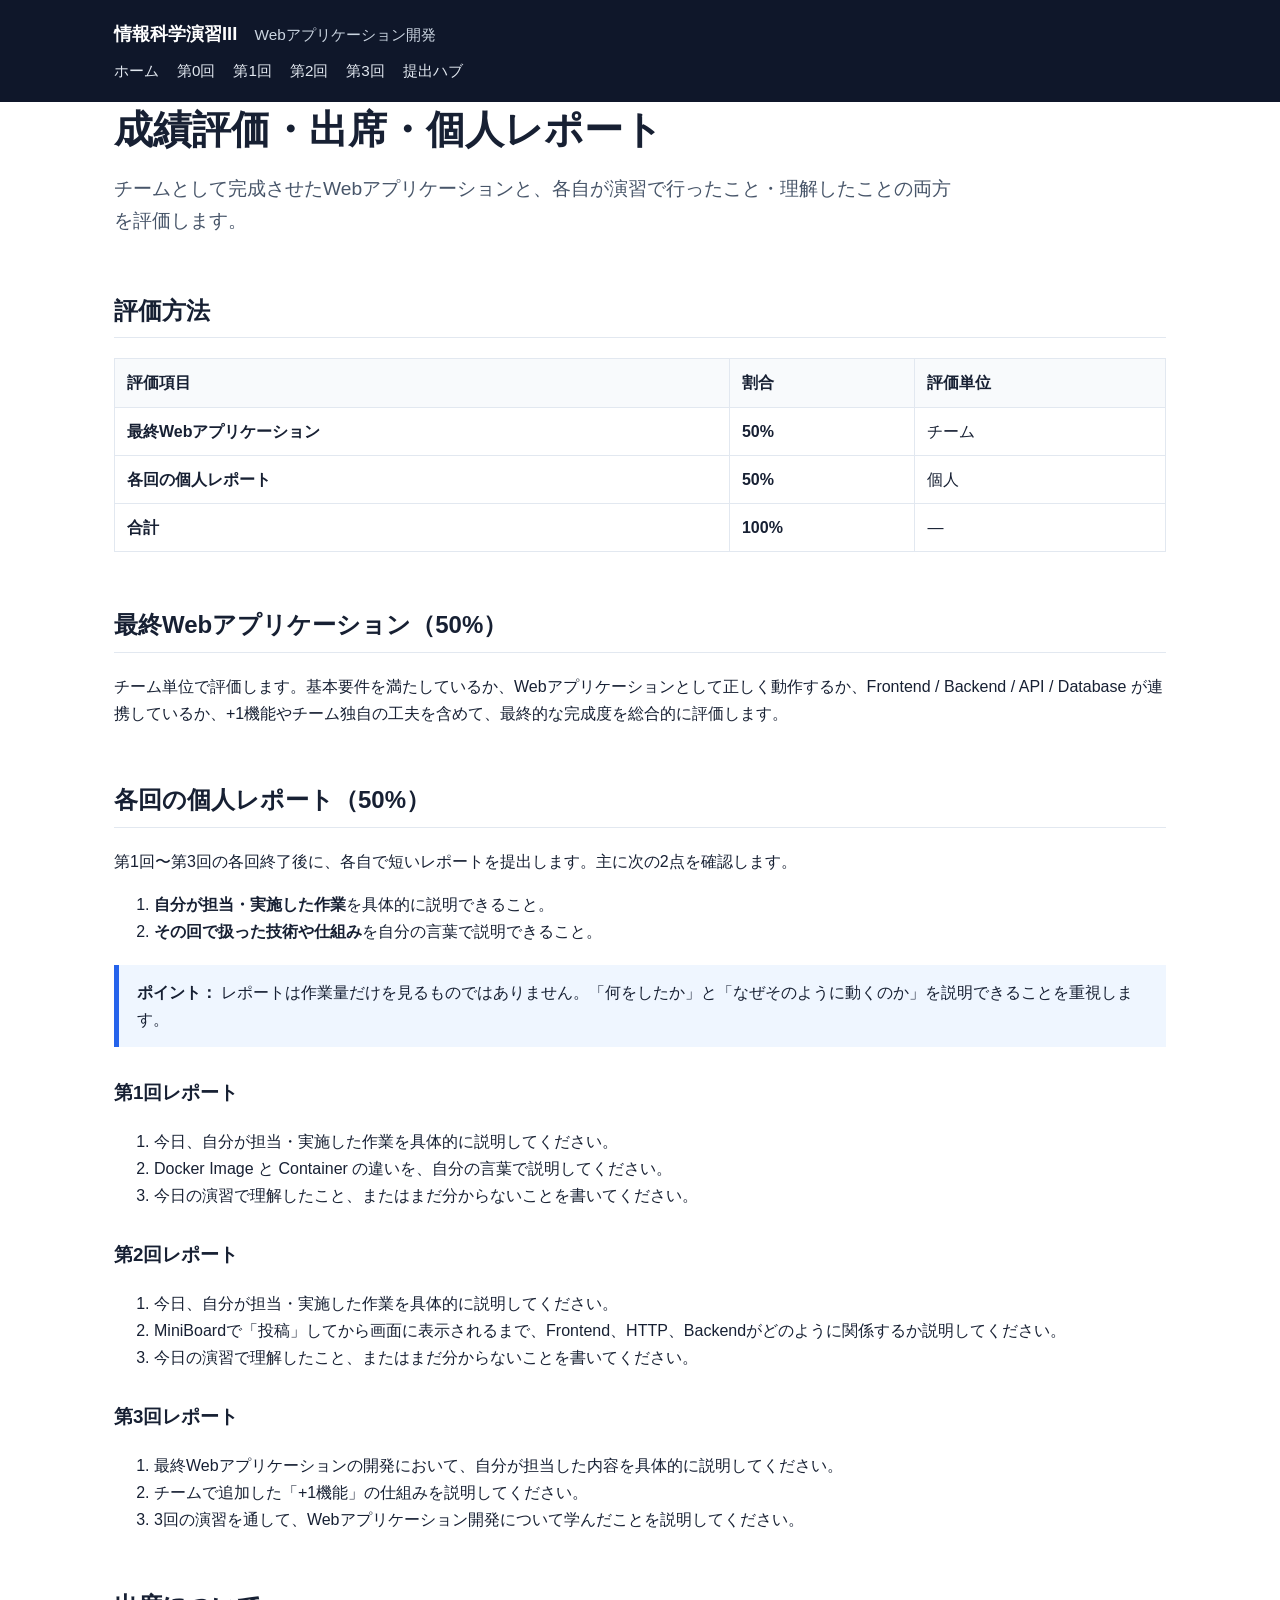
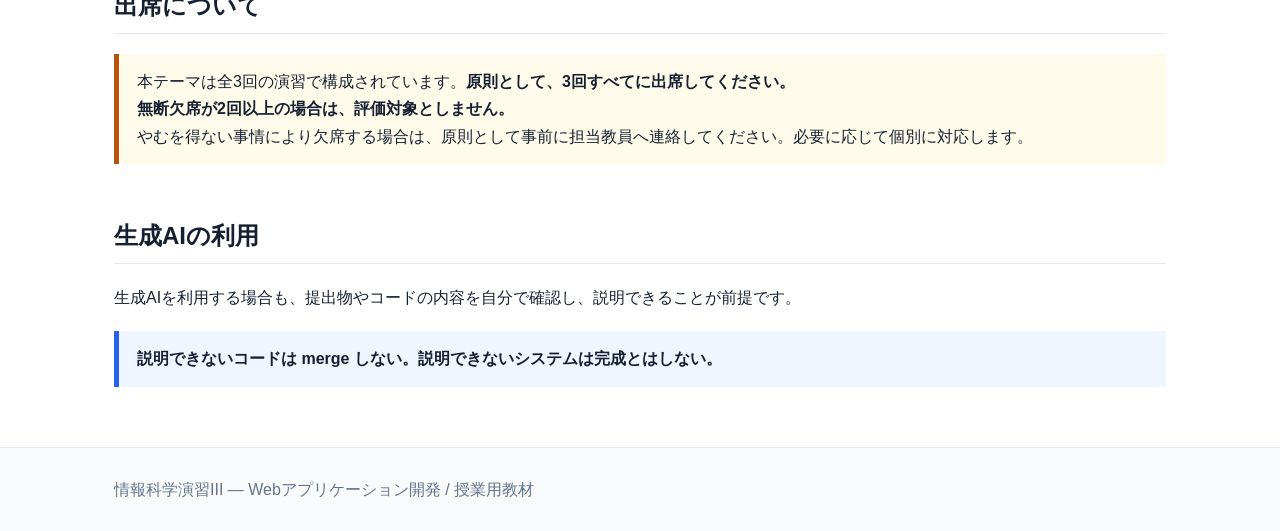
==== reference/assessment.html @ 9b307874 "Initial course website" ====
<!doctype html><html lang="ja"><head><meta charset="utf-8"><meta name="viewport" content="width=device-width,initial-scale=1"><title>成績評価・出席・個人レポート | 情報科学演習III</title><link rel="stylesheet" href="../assets/style.css"></head><body><header><div class="wrap"><div class="brand">情報科学演習III <small>Webアプリケーション開発</small></div><nav><a href="../index.html">ホーム</a><a href="../slides/00-setup.html">第0回</a><a href="../slides/01-docker-web.html">第1回</a><a href="../slides/02-http-api.html">第2回</a><a href="../slides/03-db-publish.html">第3回</a><a href="../reference/festival-hub.html">提出ハブ</a></nav></div></header><main class="wrap"><h1>成績評価・出席・個人レポート</h1><p class="lead">チームとして完成させたWebアプリケーションと、各自が演習で行ったこと・理解したことの両方を評価します。</p>
<h2>評価方法</h2><table><tr><th>評価項目</th><th>割合</th><th>評価単位</th></tr><tr><td><b>最終Webアプリケーション</b></td><td><b>50%</b></td><td>チーム</td></tr><tr><td><b>各回の個人レポート</b></td><td><b>50%</b></td><td>個人</td></tr><tr><td><b>合計</b></td><td><b>100%</b></td><td>—</td></tr></table>
<h2>最終Webアプリケーション（50%）</h2><p>チーム単位で評価します。基本要件を満たしているか、Webアプリケーションとして正しく動作するか、Frontend / Backend / API / Database が連携しているか、+1機能やチーム独自の工夫を含めて、最終的な完成度を総合的に評価します。</p>
<h2>各回の個人レポート（50%）</h2><p>第1回〜第3回の各回終了後に、各自で短いレポートを提出します。主に次の2点を確認します。</p><ol><li><b>自分が担当・実施した作業</b>を具体的に説明できること。</li><li><b>その回で扱った技術や仕組み</b>を自分の言葉で説明できること。</li></ol><div class="notice"><b>ポイント：</b> レポートは作業量だけを見るものではありません。「何をしたか」と「なぜそのように動くのか」を説明できることを重視します。</div>
<h3>第1回レポート</h3><ol><li>今日、自分が担当・実施した作業を具体的に説明してください。</li><li>Docker Image と Container の違いを、自分の言葉で説明してください。</li><li>今日の演習で理解したこと、またはまだ分からないことを書いてください。</li></ol>
<h3>第2回レポート</h3><ol><li>今日、自分が担当・実施した作業を具体的に説明してください。</li><li>MiniBoardで「投稿」してから画面に表示されるまで、Frontend、HTTP、Backendがどのように関係するか説明してください。</li><li>今日の演習で理解したこと、またはまだ分からないことを書いてください。</li></ol>
<h3>第3回レポート</h3><ol><li>最終Webアプリケーションの開発において、自分が担当した内容を具体的に説明してください。</li><li>チームで追加した「+1機能」の仕組みを説明してください。</li><li>3回の演習を通して、Webアプリケーション開発について学んだことを説明してください。</li></ol>
<h2>出席について</h2><div class="warn notice">本テーマは全3回の演習で構成されています。<b>原則として、3回すべてに出席してください。</b><br><b>無断欠席が2回以上の場合は、評価対象としません。</b><br>やむを得ない事情により欠席する場合は、原則として事前に担当教員へ連絡してください。必要に応じて個別に対応します。</div>
<h2>生成AIの利用</h2><p>生成AIを利用する場合も、提出物やコードの内容を自分で確認し、説明できることが前提です。</p><div class="notice"><b>説明できないコードは merge しない。説明できないシステムは完成とはしない。</b></div>
</main><footer><div class="wrap">情報科学演習III — Webアプリケーション開発 / 授業用教材</div></footer></body></html>
---- assets/style.css ----
:root{--ink:#172033;--muted:#64748b;--blue:#2563eb;--light:#f8fafc;--line:#e2e8f0;--green:#15803d;--amber:#b45309;--red:#b91c1c;--violet:#7c3aed}
*{box-sizing:border-box} body{margin:0;font-family:-apple-system,BlinkMacSystemFont,"Segoe UI","Noto Sans JP",sans-serif;color:var(--ink);line-height:1.7;background:#fff} a{color:var(--blue);text-decoration:none} a:hover{text-decoration:underline}
header{background:#0f172a;color:white;padding:18px 0}.wrap{max-width:1100px;margin:auto;padding:0 24px}.brand{font-weight:800;font-size:1.15rem}.brand small{font-weight:400;color:#cbd5e1;margin-left:12px}nav{margin-top:8px}nav a{color:#e2e8f0;margin-right:18px;font-size:.95rem}
.hero{padding:58px 0 34px;background:linear-gradient(180deg,#eff6ff,#fff)}h1{font-size:2.45rem;line-height:1.2;margin:.1em 0 .35em}h2{margin-top:2.2em;border-bottom:1px solid var(--line);padding-bottom:.25em}h3{margin-top:1.6em}.lead{font-size:1.2rem;color:#475569;max-width:850px}.kicker{font-weight:800;color:var(--blue);letter-spacing:.08em}.grid{display:grid;grid-template-columns:repeat(auto-fit,minmax(230px,1fr));gap:18px}.card{border:1px solid var(--line);border-radius:14px;padding:20px;background:white;box-shadow:0 3px 12px #0f172a0a}.card h3{margin-top:0}.tag{display:inline-block;background:#dbeafe;color:#1d4ed8;border-radius:999px;padding:2px 10px;font-size:.8rem;font-weight:700}.tag.green{background:#dcfce7;color:#166534}.tag.amber{background:#fef3c7;color:#92400e}.tag.violet{background:#ede9fe;color:#6d28d9}.notice{border-left:5px solid var(--blue);background:#eff6ff;padding:14px 18px;margin:20px 0}.warn{border-left-color:var(--amber);background:#fffbeb}.danger{border-left-color:var(--red);background:#fef2f2}.ok{border-left-color:var(--green);background:#f0fdf4}code{background:#f1f5f9;padding:.1em .35em;border-radius:5px}pre{background:#0f172a;color:#e2e8f0;padding:18px;border-radius:10px;overflow:auto;line-height:1.45}pre code{background:none;padding:0}table{border-collapse:collapse;width:100%;margin:18px 0}th,td{border:1px solid var(--line);padding:10px 12px;text-align:left;vertical-align:top}th{background:#f8fafc}.flow{font-family:ui-monospace,SFMono-Regular,Menlo,monospace;white-space:pre-wrap;background:#f8fafc;border:1px solid var(--line);padding:18px;border-radius:10px}.btn{display:inline-block;background:var(--blue);color:white!important;padding:10px 16px;border-radius:9px;font-weight:700;margin:4px 8px 4px 0}.muted{color:var(--muted)}footer{margin-top:60px;padding:28px 0;background:#f8fafc;color:#64748b;border-top:1px solid var(--line)}
.slide{max-width:1050px;margin:28px auto;padding:32px;border:1px solid var(--line);border-radius:16px;min-height:360px;box-shadow:0 8px 28px #0f172a0b}.slide h2{margin-top:0;border:0;font-size:2rem}.slide .num{color:#94a3b8;font-weight:700}.slide ul{font-size:1.08rem}.slide .big{font-size:1.45rem;font-weight:800}.toc{position:sticky;top:0;background:#ffffffee;backdrop-filter:blur(8px);border-bottom:1px solid var(--line);padding:10px 0;z-index:3}.toc a{margin-right:12px;font-size:.9rem}
@media(max-width:650px){h1{font-size:2rem}.wrap{padding:0 16px}.slide{margin:14px;padding:20px}.brand small{display:block;margin-left:0}}
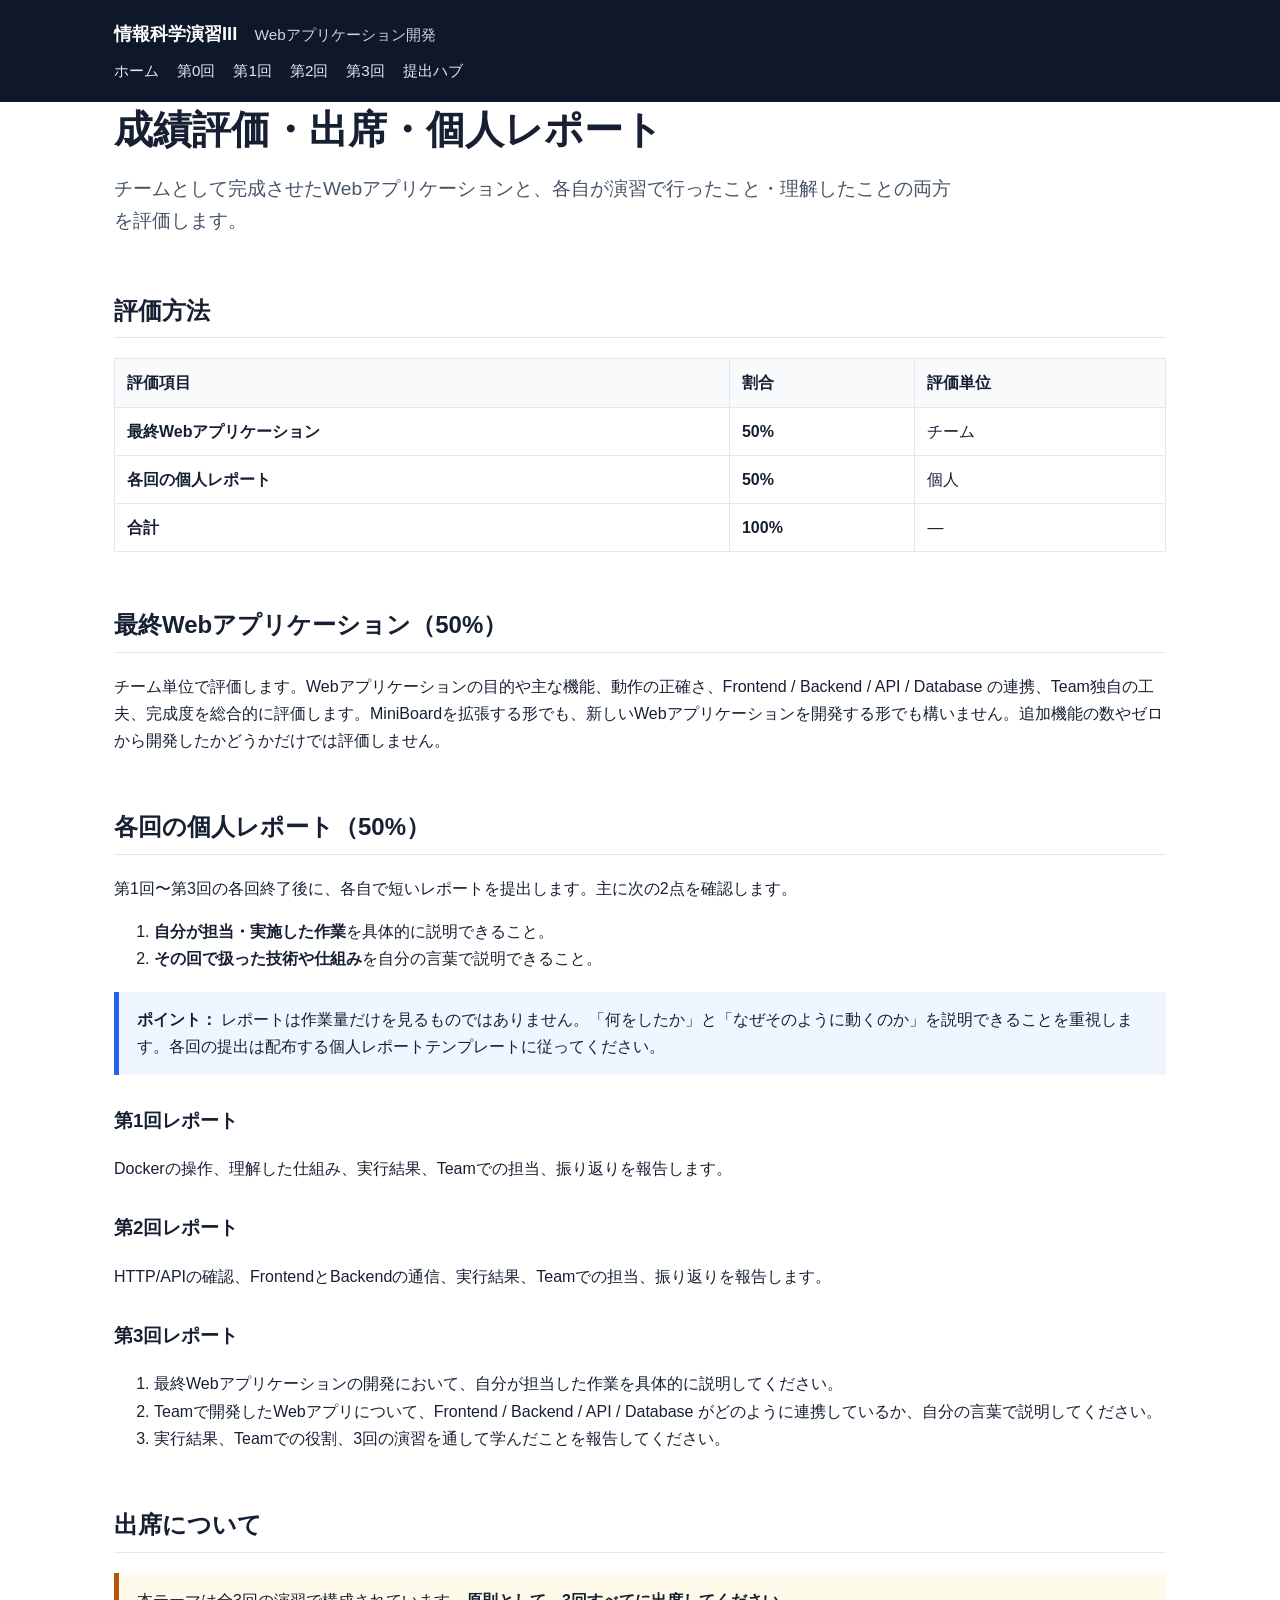
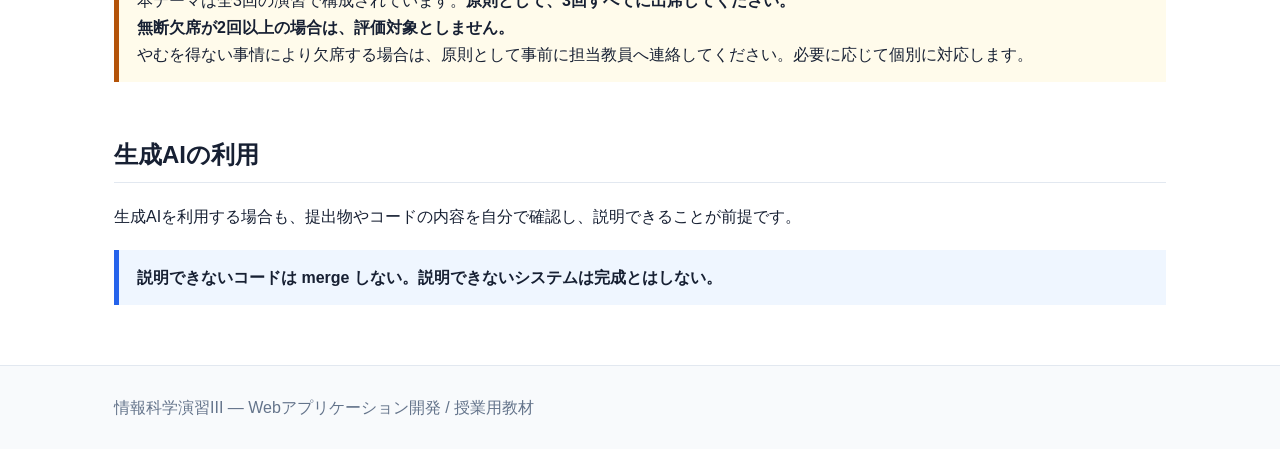
==== commit 562b6dd9: "Update Week 3 goals and final project requirements" ====
--- a/reference/assessment.html
+++ b/reference/assessment.html
@@ -1,10 +1,5 @@
-<!doctype html><html lang="ja"><head><meta charset="utf-8"><meta name="viewport" content="width=device-width,initial-scale=1"><title>成績評価・出席・個人レポート | 情報科学演習III</title><link rel="stylesheet" href="../assets/style.css"></head><body><header><div class="wrap"><div class="brand">情報科学演習III <small>Webアプリケーション開発</small></div><nav><a href="../index.html">ホーム</a><a href="../slides/00-setup.html">第0回</a><a href="../slides/01-docker-web.html">第1回</a><a href="../slides/02-http-api.html">第2回</a><a href="../slides/03-db-publish.html">第3回</a><a href="../reference/festival-hub.html">提出ハブ</a></nav></div></header><main class="wrap"><h1>成績評価・出席・個人レポート</h1><p class="lead">チームとして完成させたWebアプリケーションと、各自が演習で行ったこと・理解したことの両方を評価します。</p>
-<h2>評価方法</h2><table><tr><th>評価項目</th><th>割合</th><th>評価単位</th></tr><tr><td><b>最終Webアプリケーション</b></td><td><b>50%</b></td><td>チーム</td></tr><tr><td><b>各回の個人レポート</b></td><td><b>50%</b></td><td>個人</td></tr><tr><td><b>合計</b></td><td><b>100%</b></td><td>—</td></tr></table>
-<h2>最終Webアプリケーション（50%）</h2><p>チーム単位で評価します。基本要件を満たしているか、Webアプリケーションとして正しく動作するか、Frontend / Backend / API / Database が連携しているか、+1機能やチーム独自の工夫を含めて、最終的な完成度を総合的に評価します。</p>
-<h2>各回の個人レポート（50%）</h2><p>第1回〜第3回の各回終了後に、各自で短いレポートを提出します。主に次の2点を確認します。</p><ol><li><b>自分が担当・実施した作業</b>を具体的に説明できること。</li><li><b>その回で扱った技術や仕組み</b>を自分の言葉で説明できること。</li></ol><div class="notice"><b>ポイント：</b> レポートは作業量だけを見るものではありません。「何をしたか」と「なぜそのように動くのか」を説明できることを重視します。</div>
-<h3>第1回レポート</h3><ol><li>今日、自分が担当・実施した作業を具体的に説明してください。</li><li>Docker Image と Container の違いを、自分の言葉で説明してください。</li><li>今日の演習で理解したこと、またはまだ分からないことを書いてください。</li></ol>
-<h3>第2回レポート</h3><ol><li>今日、自分が担当・実施した作業を具体的に説明してください。</li><li>MiniBoardで「投稿」してから画面に表示されるまで、Frontend、HTTP、Backendがどのように関係するか説明してください。</li><li>今日の演習で理解したこと、またはまだ分からないことを書いてください。</li></ol>
-<h3>第3回レポート</h3><ol><li>最終Webアプリケーションの開発において、自分が担当した内容を具体的に説明してください。</li><li>チームで追加した「+1機能」の仕組みを説明してください。</li><li>3回の演習を通して、Webアプリケーション開発について学んだことを説明してください。</li></ol>
-<h2>出席について</h2><div class="warn notice">本テーマは全3回の演習で構成されています。<b>原則として、3回すべてに出席してください。</b><br><b>無断欠席が2回以上の場合は、評価対象としません。</b><br>やむを得ない事情により欠席する場合は、原則として事前に担当教員へ連絡してください。必要に応じて個別に対応します。</div>
-<h2>生成AIの利用</h2><p>生成AIを利用する場合も、提出物やコードの内容を自分で確認し、説明できることが前提です。</p><div class="notice"><b>説明できないコードは merge しない。説明できないシステムは完成とはしない。</b></div>
-</main><footer><div class="wrap">情報科学演習III — Webアプリケーション開発 / 授業用教材</div></footer></body></html>+<!doctype html><html lang="ja"><head><meta charset="utf-8"><meta name="viewport" content="width=device-width,initial-scale=1"><title>成績評価・出席・個人レポート | 情報科学演習III</title><link rel="stylesheet" href="../assets/style.css"></head><body><header><div class="wrap"><div class="brand">情報科学演習III <small>Webアプリケーション開発</small></div><nav><a href="../index.html">ホーム</a><a href="../slides/00-setup.html">第0回</a><a href="../slides/01-docker-web.html">第1回</a><a href="../slides/02-http-api.html">第2回</a><a href="../slides/03-db-publish.html">第3回</a><a href="../reference/festival-hub.html">提出ハブ</a></nav></div></header><main class="wrap"><h1>成績評価・出席・個人レポート</h1><p class="lead">チームとして完成させたWebアプリケーションと、各自が演習で行ったこと・理解したことの両方を評価します。</p><h2>評価方法</h2><table><tr><th>評価項目</th><th>割合</th><th>評価単位</th></tr><tr><td><b>最終Webアプリケーション</b></td><td><b>50%</b></td><td>チーム</td></tr><tr><td><b>各回の個人レポート</b></td><td><b>50%</b></td><td>個人</td></tr><tr><td><b>合計</b></td><td><b>100%</b></td><td>—</td></tr></table>
+<h2>最終Webアプリケーション（50%）</h2><p>チーム単位で評価します。Webアプリケーションの目的や主な機能、動作の正確さ、Frontend / Backend / API / Database の連携、Team独自の工夫、完成度を総合的に評価します。MiniBoardを拡張する形でも、新しいWebアプリケーションを開発する形でも構いません。追加機能の数やゼロから開発したかどうかだけでは評価しません。</p>
+<h2>各回の個人レポート（50%）</h2><p>第1回〜第3回の各回終了後に、各自で短いレポートを提出します。主に次の2点を確認します。</p><ol><li><b>自分が担当・実施した作業</b>を具体的に説明できること。</li><li><b>その回で扱った技術や仕組み</b>を自分の言葉で説明できること。</li></ol><div class="notice"><b>ポイント：</b> レポートは作業量だけを見るものではありません。「何をしたか」と「なぜそのように動くのか」を説明できることを重視します。各回の提出は配布する個人レポートテンプレートに従ってください。</div>
+<h3>第1回レポート</h3><p>Dockerの操作、理解した仕組み、実行結果、Teamでの担当、振り返りを報告します。</p><h3>第2回レポート</h3><p>HTTP/APIの確認、FrontendとBackendの通信、実行結果、Teamでの担当、振り返りを報告します。</p><h3>第3回レポート</h3><ol><li>最終Webアプリケーションの開発において、自分が担当した作業を具体的に説明してください。</li><li>Teamで開発したWebアプリについて、Frontend / Backend / API / Database がどのように連携しているか、自分の言葉で説明してください。</li><li>実行結果、Teamでの役割、3回の演習を通して学んだことを報告してください。</li></ol>
+<h2>出席について</h2><div class="warn notice">本テーマは全3回の演習で構成されています。<b>原則として、3回すべてに出席してください。</b><br><b>無断欠席が2回以上の場合は、評価対象としません。</b><br>やむを得ない事情により欠席する場合は、原則として事前に担当教員へ連絡してください。必要に応じて個別に対応します。</div><h2>生成AIの利用</h2><p>生成AIを利用する場合も、提出物やコードの内容を自分で確認し、説明できることが前提です。</p><div class="notice"><b>説明できないコードは merge しない。説明できないシステムは完成とはしない。</b></div></main><footer><div class="wrap">情報科学演習III — Webアプリケーション開発 / 授業用教材</div></footer></body></html>
